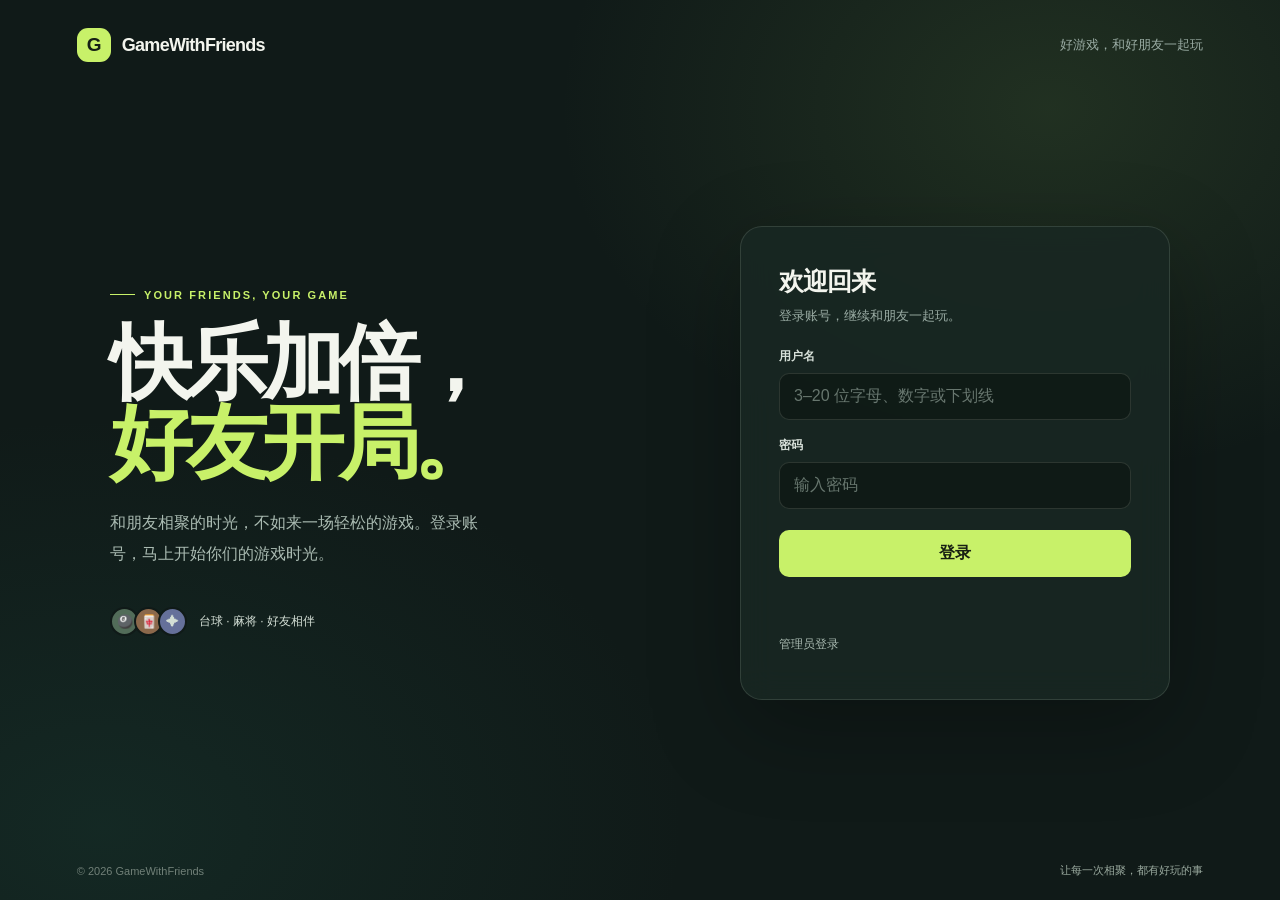
==== GameWithFriends/frontend/index.html @ c6bf9e38 "2026.10.06 HuXuan : Game With Friends" ====
<!DOCTYPE html>
<html lang="zh-CN">
<head>
    <meta charset="UTF-8">
    <meta name="viewport" content="width=device-width, initial-scale=1.0">
    <meta name="theme-color" content="#101a18">
    <title>GameWithFriends — 和朋友一起玩</title>
    <link rel="stylesheet" href="index.css">
</head>
<body>
    <div class="page-shell">
        <header class="topbar">
            <div class="brand"><span class="brand-mark">G</span><span>GameWithFriends</span></div>
            <span class="top-note">好游戏，和好朋友一起玩</span>
            <div class="user-bar hidden" id="userBar">
                <span>你好，<strong id="currentUser"></strong></span>
                <button class="secondary" id="logoutButton" type="button">退出登录</button>
            </div>
        </header>

        <main>
            <section class="auth-layout" id="authView" aria-label="账号登录与管理员账号管理">
                <div class="intro">
                    <div class="eyebrow">YOUR FRIENDS, YOUR GAME</div>
                    <h1>快乐加倍，<br><span>好友开局。</span></h1>
                    <p class="intro-copy">和朋友相聚的时光，不如来一场轻松的游戏。登录账号，马上开始你们的游戏时光。</p>
                    <div class="intro-foot">
                        <div class="avatar-stack" aria-hidden="true"><span>🎱</span><span>🀄</span><span>✦</span></div>
                        <span>台球 · 麻将 · 好友相伴</span>
                    </div>
                </div>

                <div class="auth-card">
                    <div class="card-heading" id="authHeading">
                        <h2>欢迎回来</h2>
                        <p>登录账号，继续和朋友一起玩。</p>
                    </div>
                    <form id="authForm">
                        <div class="field">
                            <label for="username">用户名</label>
                            <input id="username" name="username" autocomplete="username" minlength="3" maxlength="20" placeholder="3–20 位字母、数字或下划线" required>
                        </div>
                        <div class="field">
                            <label for="password">密码</label>
                            <input id="password" name="password" type="password" autocomplete="current-password" minlength="8" maxlength="128" placeholder="输入密码" required>
                        </div>
                        <button class="primary" type="submit">登录</button>
                        <p class="status" id="authStatus" role="status" aria-live="polite"></p>
                    </form>

                    <button class="back-link" id="adminLoginLink" type="button">管理员登录</button>

                    <form class="hidden" id="adminLoginForm">
                        <div class="card-heading">
                            <h2>管理员登录</h2>
                            <p>验证管理员身份后可创建用户账号。</p>
                        </div>
                        <div class="field">
                            <label for="adminUsername">管理员账号</label>
                            <input id="adminUsername" name="username" autocomplete="username" required>
                        </div>
                        <div class="field">
                            <label for="adminPassword">管理员密码</label>
                            <input id="adminPassword" name="password" type="password" autocomplete="current-password" required>
                        </div>
                        <button class="primary" type="submit">管理员登录</button>
                        <p class="status" id="adminLoginStatus" role="status" aria-live="polite"></p>
                        <button class="back-link" id="backToUserLogin" type="button">返回用户登录</button>
                    </form>

                    <section class="hidden" id="adminConsole" aria-label="管理员账号管理">
                        <div class="card-heading">
                            <h2>创建用户账号</h2>
                            <p>只有管理员可以为玩家创建账号。</p>
                        </div>
                        <form id="createAccountForm">
                            <div class="field">
                                <label for="newUsername">新用户名</label>
                                <input id="newUsername" name="username" autocomplete="off" minlength="3" maxlength="20" placeholder="3–20 位字母、数字或下划线" required>
                            </div>
                            <div class="field">
                                <label for="newPassword">初始密码</label>
                                <input id="newPassword" name="password" type="password" autocomplete="new-password" minlength="8" maxlength="128" placeholder="至少 8 位" required>
                            </div>
                            <button class="primary" type="submit">创建账号</button>
                            <p class="status" id="createAccountStatus" role="status" aria-live="polite"></p>
                        </form>
                    </section>
                </div>
            </section>

            <section class="games-view hidden" id="gamesView" aria-label="选择游戏">
                <div class="games-heading">
                    <div class="eyebrow">PICK YOUR NEXT GAME</div>
                    <h1>准备玩点<span>什么？</span></h1>
                    <p>选一款游戏，邀请朋友加入你们的欢乐时光。</p>
                </div>
                <div class="game-grid">
                    <button class="game-card" type="button" id="billiardsCard">
                        <div>
                            <div class="game-icon" aria-hidden="true">🎱</div>
                            <h2>台球</h2>
                            <p>瞄准、出杆，和朋友来一场精彩的桌球对决。</p>
                        </div>
                        <div class="game-meta"><span>精准较量 · 休闲竞技</span><strong>选择游戏　↗</strong></div>
                    </button>
                    <button class="game-card mahjong" type="button" id="mahjongCard">
                        <div>
                            <div class="game-icon" aria-hidden="true">🀄</div>
                            <h2>麻将</h2>
                            <p>摸牌出牌，凑齐好友，体验熟悉的牌桌乐趣。</p>
                        </div>
                        <div class="game-meta"><span>策略对局 · 好友开桌</span><strong>选择游戏　↗</strong></div>
                    </button>
                </div>
                <p class="status" id="gameStatus" role="status" aria-live="polite"></p>
            </section>

            <section class="games-view billiards-view hidden" id="billiardsView" aria-label="台球房间">
                <div class="games-heading room-page-heading">
                    <div class="eyebrow">BILLIARDS WITH FRIENDS</div>
                    <h1 id="billiardsHeading">来一场<span>台球对决</span></h1>
                    <p id="billiardsDescription">创建房间邀请好友，或输入房间号加入一场游戏。</p>
                </div>

                <div class="room-actions" id="roomActions">
                    <form class="room-action-card" id="createRoomForm">
                        <div class="action-icon">＋</div>
                        <h2>创建新房间</h2>
                        <p>成为房主，设置本局玩家人数。</p>
                        <label for="roomCapacity">游戏人数</label>
                        <div class="inline-field">
                            <input id="roomCapacity" type="number" min="2" max="54" value="4" required>
                            <span>人</span>
                        </div>
                        <button class="primary" type="submit">创建房间</button>
                    </form>

                    <form class="room-action-card" id="joinRoomForm">
                        <div class="action-icon">↗</div>
                        <h2>加入房间</h2>
                        <p>输入朋友分享的房间号，加入台球游戏。</p>
                        <label for="joinRoomCode">房间号</label>
                        <input id="joinRoomCode" type="text" inputmode="numeric" pattern="[0-9]{10,}" maxlength="20" placeholder="例如：2026100601" required>
                        <button class="primary" type="submit">加入游戏</button>
                    </form>

                    <form class="room-action-card referee-action" id="refereeForm">
                        <div class="action-icon">◎</div>
                        <h2>裁判观战</h2>
                        <p>裁判可在游戏开始前或开始后加入，并查看所有玩家抽到的牌。</p>
                        <label for="refereeRoomCode">房间号</label>
                        <input id="refereeRoomCode" type="text" inputmode="numeric" pattern="[0-9]{10,}" maxlength="20" placeholder="输入正在进行的房间号" required>
                        <button class="secondary action-secondary" type="submit">以裁判身份加入</button>
                    </form>
                </div>
                <p class="status room-action-status" id="roomActionStatus" role="status" aria-live="polite"></p>

                <section class="room-panel hidden" id="roomPanel" aria-label="房间信息">
                    <div class="room-panel-top">
                        <div>
                            <span class="room-label">房间号</span>
                            <div class="room-code-row"><strong id="roomCode"></strong><button class="copy-button" id="copyRoomCode" type="button">复制</button></div>
                        </div>
                        <span class="phase-pill" id="roomPhase"></span>
                    </div>

                    <div class="room-summary" id="roomSummary"></div>
                    <div class="room-section-heading">
                        <h2>房间成员</h2>
                        <span id="roomMemberCount"></span>
                    </div>
                    <ul class="room-members" id="roomMembers"></ul>

                    <div class="room-controls">
                        <button class="primary room-control-button hidden" id="readyButton" type="button"></button>
                        <button class="primary room-control-button hidden" id="startButton" type="button">所有人已准备，开始游戏</button>
                        <button class="secondary room-control-button hidden" id="restartButton" type="button">重新开局</button>
                        <button class="secondary room-control-button" id="leaveButton" type="button">离开房间</button>
                        <p class="status room-control-status" id="roomStatus" role="status" aria-live="polite"></p>
                    </div>

                    <section class="draw-panel hidden" id="drawPanel">
                        <div class="draw-intro">
                            <div>
                                <div class="eyebrow">YOUR TURN</div>
                                <h2>抽取你的台球号码</h2>
                                <p>点击牌面标记进球；同号码的牌会同步标记。再次点击可撤销。</p>
                            </div>
                            <div class="deck-mark" aria-hidden="true">A<br><span>♠</span></div>
                        </div>
                        <form class="draw-form" id="drawForm">
                            <label for="drawCount">抽牌数量</label>
                            <input id="drawCount" type="number" min="1" max="15" value="1" required>
                            <button class="primary" id="drawButton" type="submit">抽牌</button>
                        </form>
                        <div class="my-cards hidden" id="myCards"></div>
                        <button class="primary draw-more-button hidden" id="drawMoreButton" type="button">从剩余牌库再抽一张</button>
                    </section>
                </section>

                <button class="back-link" id="backToGames" type="button">← 返回游戏选择</button>
            </section>
        </main>

        <footer class="footer">
            <span>© 2026 GameWithFriends</span>
            <span>让每一次相聚，都有好玩的事</span>
        </footer>
    </div>

    <script src="index.js" defer></script>
</body>
</html>
---- GameWithFriends/frontend/index.css ----
:root {
            color-scheme: dark;
            --bg: #101a18;
            --panel: rgba(24, 39, 35, .88);
            --muted: #9aaca4;
            --text: #f3f5ee;
            --green: #c8f169;
            --green-dark: #a8d44c;
            --line: rgba(230, 242, 220, .13);
        }

        * { box-sizing: border-box; }

        body {
            margin: 0;
            min-width: 320px;
            min-height: 100vh;
            color: var(--text);
            background:
                radial-gradient(ellipse at 82% 12%, rgba(101, 139, 71, .2), transparent 33%),
                radial-gradient(ellipse at 8% 92%, rgba(38, 107, 90, .18), transparent 35%),
                var(--bg);
            font-family: Inter, "Segoe UI", "Microsoft YaHei", sans-serif;
        }

        button, input { font: inherit; }
        button { cursor: pointer; }

        .page-shell {
            display: flex;
            flex-direction: column;
            min-height: 100vh;
            padding: 28px clamp(20px, 6vw, 88px) 22px;
        }

        .topbar, .brand, .user-bar, .eyebrow, .game-meta, .footer {
            display: flex;
            align-items: center;
        }

        .topbar { justify-content: space-between; }
        .brand { gap: 11px; font-size: 18px; font-weight: 750; letter-spacing: -.04em; }
        .brand-mark {
            display: grid;
            width: 34px;
            height: 34px;
            place-items: center;
            border-radius: 11px;
            color: #152015;
            background: var(--green);
            font-size: 19px;
            font-weight: 900;
        }
        .top-note { color: var(--muted); font-size: 13px; }
        main { display: grid; flex: 1; place-items: center; padding: 52px 0; }

        .auth-layout {
            display: grid;
            grid-template-columns: minmax(280px, 1fr) minmax(320px, 430px);
            align-items: center;
            gap: clamp(50px, 9vw, 140px);
            width: min(100%, 1060px);
        }

        .intro { max-width: 490px; }
        .eyebrow {
            gap: 9px;
            margin-bottom: 22px;
            color: var(--green);
            font-size: 11px;
            font-weight: 800;
            letter-spacing: .19em;
        }
        .eyebrow::before { width: 25px; height: 1px; background: var(--green); content: ""; }
        h1 {
            margin: 0;
            font-size: clamp(48px, 7vw, 82px);
            line-height: .98;
            letter-spacing: -.075em;
        }
        h1 span { color: var(--green); }
        .intro-copy {
            max-width: 390px;
            margin: 25px 0 0;
            color: #aabbb2;
            font-size: 16px;
            line-height: 1.9;
        }
        .intro-foot {
            display: flex;
            align-items: center;
            gap: 12px;
            margin-top: 38px;
            color: #d3ded5;
            font-size: 12px;
        }
        .avatar-stack { display: flex; padding-left: 5px; }
        .avatar-stack span {
            display: grid;
            width: 29px;
            height: 29px;
            margin-left: -5px;
            place-items: center;
            border: 2px solid var(--bg);
            border-radius: 50%;
            background: #526c59;
            font-size: 13px;
        }
        .avatar-stack span:nth-child(2) { background: #8b684b; }
        .avatar-stack span:nth-child(3) { background: #65709a; }

        .auth-card {
            padding: clamp(26px, 4vw, 38px);
            border: 1px solid var(--line);
            border-radius: 22px;
            background: var(--panel);
            box-shadow: 0 28px 90px rgba(0, 0, 0, .28);
            backdrop-filter: blur(16px);
        }
        .card-heading h2 { margin: 0; font-size: 25px; letter-spacing: -.04em; }
        .card-heading p { margin: 9px 0 23px; color: var(--muted); font-size: 13px; }
        .tabs {
            display: grid;
            grid-template-columns: 1fr 1fr;
            padding: 4px;
            margin-bottom: 23px;
            border-radius: 11px;
            background: rgba(0, 0, 0, .22);
        }
        .tab {
            padding: 10px;
            border: 0;
            border-radius: 8px;
            color: #a3b2aa;
            background: transparent;
            font-size: 13px;
            font-weight: 650;
        }
        .tab[aria-selected="true"] { color: var(--text); background: #34463d; }
        .field { margin-bottom: 17px; }
        .field label { display: block; margin-bottom: 8px; color: #d7e0d9; font-size: 12px; font-weight: 650; }
        .field input {
            width: 100%;
            height: 47px;
            padding: 0 14px;
            outline: none;
            border: 1px solid var(--line);
            border-radius: 10px;
            color: var(--text);
            background: rgba(8, 15, 13, .44);
            transition: border-color .2s, box-shadow .2s;
        }
        .field input::placeholder { color: #67766e; }
        .field input:focus { border-color: var(--green); box-shadow: 0 0 0 3px rgba(200, 241, 105, .1); }
        .hint { margin: 7px 0 0; color: #809087; font-size: 11px; }
        .primary, .secondary {
            min-height: 47px;
            border: 0;
            border-radius: 10px;
            font-weight: 750;
            transition: transform .18s, background .18s;
        }
        .primary { width: 100%; margin-top: 4px; color: #172013; background: var(--green); }
        .primary:hover { transform: translateY(-1px); background: #d8fa91; }
        button:disabled { cursor: wait; opacity: .7; }
        .status { min-height: 20px; margin: 13px 0 0; color: #ffb3a8; font-size: 12px; line-height: 1.6; }
        .status.success { color: var(--green); }
        .footer { justify-content: space-between; color: #718078; font-size: 11px; }
        .footer span:last-child { color: #9aaa9f; }

        .games-view { width: min(100%, 950px); }
        .games-heading { margin-bottom: 33px; }
        .games-heading h1 { font-size: clamp(42px, 6vw, 66px); }
        .games-heading p { margin: 16px 0 0; color: var(--muted); font-size: 15px; }
        .user-bar { gap: 14px; color: #c6d1c9; font-size: 13px; }
        .user-bar strong { color: var(--green); }
        .secondary {
            min-height: 35px;
            padding: 0 13px;
            border: 1px solid var(--line);
            color: #dbe3dc;
            background: rgba(255,255,255,.04);
            font-size: 12px;
        }
        .secondary:hover { background: rgba(255,255,255,.09); }
        .game-grid { display: grid; grid-template-columns: repeat(2, minmax(0, 1fr)); gap: 20px; }
        .game-card {
            position: relative;
            display: flex;
            min-height: 276px;
            flex-direction: column;
            justify-content: space-between;
            overflow: hidden;
            padding: 27px;
            border: 1px solid var(--line);
            border-radius: 20px;
            background: linear-gradient(140deg, rgba(42, 69, 54, .91), rgba(24, 39, 35, .95));
            text-align: left;
            transition: transform .2s, border-color .2s;
        }
        .game-card:hover { transform: translateY(-4px); border-color: rgba(200,241,105,.55); }
        .game-card.mahjong { background: linear-gradient(140deg, rgba(73, 57, 42, .88), rgba(34, 38, 31, .96)); }
        .game-icon { font-size: 37px; }
        .game-card h2 { margin: 18px 0 8px; font-size: 25px; letter-spacing: -.04em; }
        .game-card p { max-width: 290px; margin: 0; color: #b4c1b8; font-size: 13px; line-height: 1.7; }
        .game-meta { justify-content: space-between; margin-top: 27px; color: #aebdb2; font-size: 11px; }
        .game-meta strong { color: var(--green); font-size: 12px; }
        .hidden { display: none !important; }

        @media (max-width: 760px) {
            .page-shell { padding-top: 19px; }
            main { padding: 45px 0; }
            .auth-layout { grid-template-columns: 1fr; gap: 35px; max-width: 430px; }
            .intro { text-align: center; }
            .intro .eyebrow, .intro-foot { justify-content: center; }
            h1 { font-size: clamp(48px, 14vw, 68px); }
            .intro-copy { margin-right: auto; margin-left: auto; }
            .intro-foot { margin-top: 20px; }
            .game-grid { grid-template-columns: 1fr; }
            .game-card { min-height: 230px; }
        }
        @media (max-width: 440px) {
            .top-note { display: none; }
            .user-bar { gap: 8px; font-size: 11px; }
            .secondary { padding: 0 9px; }
            .footer { gap: 12px; font-size: 10px; }
        }

        .room-page-heading { margin-bottom: 25px; }
        .room-page-heading h1 { font-size: clamp(42px, 6vw, 66px); }
        .room-page-heading h1 span { color: var(--green); }
        .room-actions { display: grid; grid-template-columns: repeat(3, minmax(0, 1fr)); gap: 15px; }
        .room-action-card, .room-panel {
            padding: 23px;
            border: 1px solid var(--line);
            border-radius: 17px;
            background: rgba(24, 39, 35, .78);
        }
        .room-action-card { display: flex; min-width: 0; flex-direction: column; }
        .action-icon {
            display: grid;
            width: 36px;
            height: 36px;
            place-items: center;
            border-radius: 11px;
            color: var(--green);
            background: rgba(200, 241, 105, .1);
            font-size: 22px;
        }
        .room-action-card h2 { margin: 17px 0 7px; font-size: 18px; }
        .room-action-card p { min-height: 42px; margin: 0 0 18px; color: var(--muted); font-size: 12px; line-height: 1.7; }
        .room-action-card label, .draw-form label { margin-bottom: 7px; color: #d7e0d9; font-size: 12px; font-weight: 650; }
        .room-action-card input, .draw-form input {
            width: 100%;
            height: 43px;
            padding: 0 12px;
            outline: none;
            border: 1px solid var(--line);
            border-radius: 9px;
            color: var(--text);
            background: rgba(8, 15, 13, .44);
        }
        .room-action-card input:focus, .draw-form input:focus { border-color: var(--green); }
        .room-action-card input::placeholder { color: #67766e; font-size: 11px; }
        .room-action-card .primary, .room-action-card .secondary { min-height: 42px; margin-top: auto; }
        .room-action-card > input + .primary { margin-top: 13px; }
        .inline-field { display: flex; align-items: center; gap: 9px; margin-bottom: 13px; color: var(--muted); }
        .room-action-status { min-height: 22px; }
        .room-panel { padding: clamp(20px, 4vw, 32px); }
        .room-panel-top { display: flex; align-items: center; justify-content: space-between; gap: 16px; padding-bottom: 21px; border-bottom: 1px solid var(--line); }
        .room-label { color: var(--muted); font-size: 11px; }
        .room-code-row { display: flex; align-items: center; gap: 10px; margin-top: 5px; }
        .room-code-row strong { color: var(--green); font-size: clamp(25px, 5vw, 34px); letter-spacing: .08em; }
        .copy-button { padding: 6px 9px; border: 1px solid var(--line); border-radius: 7px; color: #dbe3dc; background: transparent; font-size: 11px; }
        .phase-pill, .member-badge { padding: 6px 10px; border-radius: 999px; color: var(--green); background: rgba(200,241,105,.1); font-size: 11px; white-space: nowrap; }
        .room-summary { display: flex; flex-wrap: wrap; gap: 8px 18px; padding: 15px 0 19px; color: #b4c1b8; font-size: 12px; }
        .room-section-heading { display: flex; align-items: center; justify-content: space-between; margin-bottom: 10px; }
        .room-section-heading h2 { margin: 0; font-size: 15px; }
        .room-section-heading span { color: var(--muted); font-size: 11px; }
        .room-members { display: grid; gap: 8px; padding: 0; margin: 0; list-style: none; }
        .room-member { display: flex; align-items: flex-start; justify-content: space-between; gap: 12px; padding: 12px; border: 1px solid rgba(230,242,220,.08); border-radius: 10px; background: rgba(0,0,0,.15); }
        .member-info { display: flex; min-width: 0; flex-direction: column; gap: 7px; }
        .member-heading { display: flex; flex-wrap: wrap; align-items: center; gap: 9px; }
        .member-name { overflow-wrap: anywhere; color: #e5ebe5; font-size: 12px; font-weight: 650; }
        .member-unpotted-count { padding: 4px 8px; border: 1px solid rgba(200,241,105,.2); border-radius: 999px; color: var(--green); background: rgba(200,241,105,.08); font-size: 10px; font-weight: 750; white-space: nowrap; }
        .member-score { display: inline-flex; align-items: center; gap: 6px; color: var(--muted); font-size: 10px; white-space: nowrap; }
        .member-score-input { width: 86px; min-height: 32px; padding: 5px 7px; border: 1px solid var(--line); border-radius: 7px; color: var(--text); background: rgba(8,15,13,.55); font: inherit; font-size: 12px; }
        .member-score-input:disabled { opacity: .72; }
        .member-score-input:focus { border-color: var(--green); outline: 2px solid rgba(200,241,105,.2); }
        .member-badge { display: inline-flex; width: fit-content; padding: 4px 8px; color: #b9c9bf; background: rgba(255,255,255,.06); font-size: 10px; }
        .member-ready { color: var(--green); }
        .member-waiting { color: #f0c886; }
        .member-card-groups { display: grid; min-width: 0; gap: 10px; }
        .card-group { display: grid; gap: 8px; }
        .card-group-heading {
            display: flex;
            align-items: center;
            gap: 7px;
            margin: 0;
            color: #d6e0d7;
            font-size: 12px;
            font-weight: 750;
        }
        .card-group-heading::before { width: 7px; height: 7px; border-radius: 50%; background: var(--green); content: ""; }
        .pocketed-group .card-group-heading::before { background: #f0aa69; }
        .member-cards { display: flex; flex-wrap: wrap; justify-content: flex-start; gap: 9px; }
        .playing-card {
            position: relative;
            display: grid;
            width: clamp(76px, 10vw, 96px);
            min-height: 112px;
            padding: 11px 8px 9px;
            place-items: center;
            border: 2px solid rgba(255,255,255,.82);
            border-radius: 12px;
            color: #233024;
            background: linear-gradient(145deg, #fffef0, #e4ebd7);
            box-shadow: 0 7px 16px rgba(0,0,0,.24), inset 0 0 0 1px rgba(24,39,35,.12);
            font-size: 21px;
            font-weight: 850;
            cursor: pointer;
            transition: box-shadow .17s ease, background .17s ease, opacity .17s ease;
        }
        .playing-card::before {
            position: absolute;
            top: 6px;
            left: 8px;
            color: currentColor;
            content: attr(data-card-label);
            font-size: 10px;
            font-weight: 800;
        }
        .drawn-card-marker {
            position: absolute;
            top: 7px;
            right: 7px;
            display: grid;
            width: 19px;
            height: 19px;
            place-items: center;
            border-radius: 50%;
            color: #243021;
            background: var(--green);
            font-size: 11px;
            font-weight: 900;
            line-height: 1;
        }
        .playing-card:hover:not(:disabled) { z-index: 1; box-shadow: 0 0 0 3px rgba(200,241,105,.42), 0 10px 22px rgba(0,0,0,.32); }
        .playing-card:focus-visible { outline: 3px solid var(--green); outline-offset: 3px; }
        .playing-card.red-card { color: #b53e3e; }
        .playing-card small { display: block; padding: 4px 6px; border-radius: 999px; color: #364432; background: rgba(200,241,105,.57); font-size: 10px; font-weight: 800; white-space: nowrap; }
        .playing-card.pocketed {
            border-color: #f0aa69;
            background: linear-gradient(145deg, #f4c995, #d98f5f);
            box-shadow: 0 0 0 2px rgba(240,170,105,.13), 0 5px 13px rgba(0,0,0,.24);
            opacity: .78;
        }
        .playing-card.pocketed small { color: #492b1c; background: rgba(255,255,255,.5); }
        .playing-card:disabled { cursor: default; }
        .my-cards { display: grid; gap: 17px; margin-top: 21px; }
        .my-cards .playing-card { width: clamp(88px, 12vw, 112px); min-height: 137px; font-size: 26px; }
        .my-cards .playing-card small { font-size: 11px; }
        .draw-more-button { width: auto; min-height: 43px; padding: 0 18px; margin-top: 19px; }
        .member-card-groups .playing-card { width: 66px; min-height: 84px; padding: 8px 5px 6px; border-radius: 9px; font-size: 16px; }
        .member-card-groups .playing-card::before { top: 4px; left: 5px; font-size: 8px; }
        .member-card-groups .drawn-card-marker { top: 4px; right: 4px; width: 16px; height: 16px; font-size: 9px; }
        .member-card-groups .playing-card small { padding: 3px 4px; font-size: 8px; }
        .room-controls { display: flex; flex-wrap: wrap; align-items: center; gap: 12px; margin-top: 17px; }
        .room-control-button { width: auto; min-width: 190px; padding: 0 18px; }
        .room-control-status { flex: 1; min-width: 160px; margin: 0; }
        .draw-panel { margin-top: 23px; padding: clamp(18px, 3vw, 27px); border: 1px solid var(--line); border-radius: 14px; background: rgba(7, 14, 12, .3); }
        .draw-intro { display: flex; align-items: center; justify-content: space-between; gap: 18px; }
        .draw-intro .eyebrow { margin-bottom: 10px; }
        .draw-intro h2 { margin: 0; font-size: 20px; }
        .draw-intro p { margin: 8px 0 0; color: var(--muted); font-size: 12px; line-height: 1.7; }
        .deck-mark { display: grid; width: 51px; height: 65px; flex: 0 0 auto; place-content: center; border: 1px solid rgba(255,255,255,.3); border-radius: 8px; color: #243021; background: #f0f0dd; font-size: 20px; font-weight: 800; line-height: 1; transform: rotate(6deg); }
        .deck-mark span { color: #ba4141; }
        .draw-form { display: flex; align-items: end; gap: 10px; max-width: 420px; margin-top: 20px; }
        .draw-form label { display: block; }
        .draw-form input { width: 100px; }
        .draw-form .primary { width: auto; min-width: 125px; margin: 0; padding: 0 16px; }
        .my-cards { display: flex; flex-wrap: wrap; gap: 9px; margin-top: 18px; }
        .my-cards-label { width: 100%; color: var(--muted); font-size: 11px; }
        .back-link { display: block; padding: 8px 0; margin-top: 18px; border: 0; color: #aabbb2; background: transparent; font-size: 12px; }
        .back-link:hover { color: var(--green); }

        @media (max-width: 850px) {
            .room-actions { grid-template-columns: repeat(2, minmax(0, 1fr)); }
            .referee-action { grid-column: 1 / -1; }
        }
        @media (max-width: 560px) {
            .room-actions { grid-template-columns: 1fr; }
            .referee-action { grid-column: auto; }
            .room-action-card p { min-height: 0; }
            .room-member { flex-direction: column; }
            .member-cards { justify-content: flex-start; }
            .room-control-button { width: 100%; }
            .room-control-status { flex-basis: 100%; }
        }
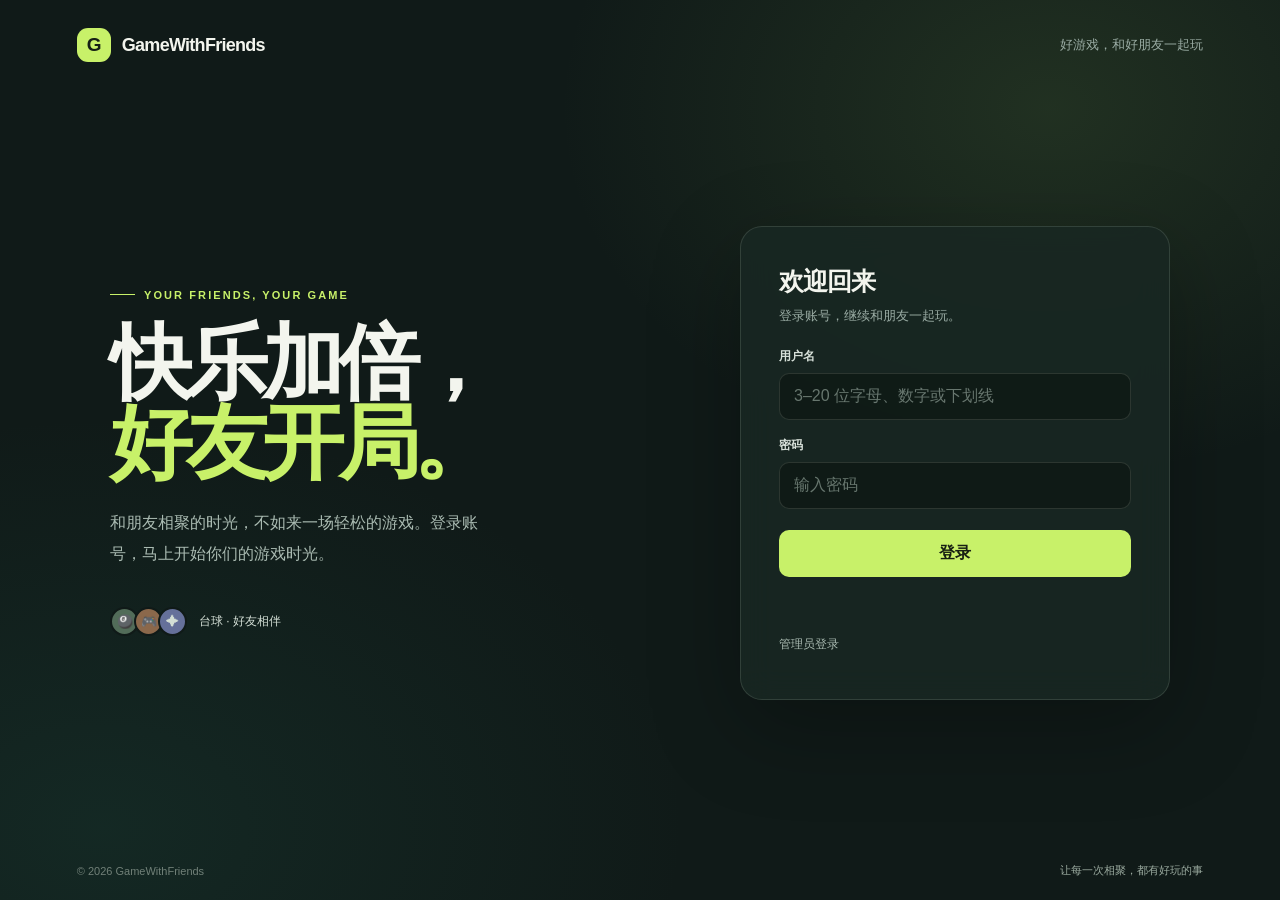
==== commit b80d29fd: "2026/10/09   牌面变化逻辑由状态切换改为状态设置，避免别的玩家在未同步牌面状态时重新把牌面状态改回去；添加登录限制，同IP登录失败三次锁定一分钟" ====
--- a/GameWithFriends/frontend/index.html
+++ b/GameWithFriends/frontend/index.html
@@ -2,7 +2,7 @@
 <html lang="zh-CN">
 <head>
     <meta charset="UTF-8">
-    <meta name="viewport" content="width=device-width, initial-scale=1.0">
+    <meta name="viewport" content="width=device-width, initial-scale=1.0, viewport-fit=cover">
     <meta name="theme-color" content="#101a18">
     <title>GameWithFriends — 和朋友一起玩</title>
     <link rel="stylesheet" href="index.css">
@@ -25,8 +25,8 @@
                     <h1>快乐加倍，<br><span>好友开局。</span></h1>
                     <p class="intro-copy">和朋友相聚的时光，不如来一场轻松的游戏。登录账号，马上开始你们的游戏时光。</p>
                     <div class="intro-foot">
-                        <div class="avatar-stack" aria-hidden="true"><span>🎱</span><span>🀄</span><span>✦</span></div>
-                        <span>台球 · 麻将 · 好友相伴</span>
+                        <div class="avatar-stack" aria-hidden="true"><span>🎱</span><span>🎮</span><span>✦</span></div>
+                        <span>台球 · 好友相伴</span>
                     </div>
                 </div>
 
@@ -104,13 +104,13 @@
                         </div>
                         <div class="game-meta"><span>精准较量 · 休闲竞技</span><strong>选择游戏　↗</strong></div>
                     </button>
-                    <button class="game-card mahjong" type="button" id="mahjongCard">
+                    <button class="game-card upcoming-game" type="button" disabled>
                         <div>
-                            <div class="game-icon" aria-hidden="true">🀄</div>
-                            <h2>麻将</h2>
-                            <p>摸牌出牌，凑齐好友，体验熟悉的牌桌乐趣。</p>
-                        </div>
-                        <div class="game-meta"><span>策略对局 · 好友开桌</span><strong>选择游戏　↗</strong></div>
+                            <div class="game-icon" aria-hidden="true">✦</div>
+                            <h2>更多游戏开发中</h2>
+                            <p>新的游戏正在准备中，敬请期待。</p>
+                        </div>
+                        <div class="game-meta"><span>敬请期待</span><strong>开发中</strong></div>
                     </button>
                 </div>
                 <p class="status" id="gameStatus" role="status" aria-live="polite"></p>
--- a/GameWithFriends/frontend/index.css
+++ b/GameWithFriends/frontend/index.css
@@ -161,7 +161,9 @@
             transition: transform .18s, background .18s;
         }
         .primary { width: 100%; margin-top: 4px; color: #172013; background: var(--green); }
-        .primary:hover { transform: translateY(-1px); background: #d8fa91; }
+        @media (hover: hover) and (pointer: fine) {
+            .primary:hover { transform: translateY(-1px); background: #d8fa91; }
+        }
         button:disabled { cursor: wait; opacity: .7; }
         .status { min-height: 20px; margin: 13px 0 0; color: #ffb3a8; font-size: 12px; line-height: 1.6; }
         .status.success { color: var(--green); }
@@ -182,7 +184,9 @@
             background: rgba(255,255,255,.04);
             font-size: 12px;
         }
-        .secondary:hover { background: rgba(255,255,255,.09); }
+        @media (hover: hover) and (pointer: fine) {
+            .secondary:hover { background: rgba(255,255,255,.09); }
+        }
         .game-grid { display: grid; grid-template-columns: repeat(2, minmax(0, 1fr)); gap: 20px; }
         .game-card {
             position: relative;
@@ -198,8 +202,11 @@
             text-align: left;
             transition: transform .2s, border-color .2s;
         }
-        .game-card:hover { transform: translateY(-4px); border-color: rgba(200,241,105,.55); }
-        .game-card.mahjong { background: linear-gradient(140deg, rgba(73, 57, 42, .88), rgba(34, 38, 31, .96)); }
+        @media (hover: hover) and (pointer: fine) {
+            .game-card:not(:disabled):hover { transform: translateY(-4px); border-color: rgba(200,241,105,.55); }
+        }
+        .upcoming-game { cursor: default; opacity: .76; }
+        .upcoming-game .game-meta strong { color: #c2cec5; }
         .game-icon { font-size: 37px; }
         .game-card h2 { margin: 18px 0 8px; font-size: 25px; letter-spacing: -.04em; }
         .game-card p { max-width: 290px; margin: 0; color: #b4c1b8; font-size: 13px; line-height: 1.7; }
@@ -224,6 +231,41 @@
             .user-bar { gap: 8px; font-size: 11px; }
             .secondary { padding: 0 9px; }
             .footer { gap: 12px; font-size: 10px; }
+        }
+        @media (max-width: 560px) {
+            .page-shell { min-height: 100svh; padding: 12px 16px; }
+            main { padding: 12px 0; }
+            .auth-layout { display: block; width: 100%; max-width: 430px; }
+            .auth-layout .intro { display: none; }
+            .auth-card { padding: 20px; border-radius: 17px; }
+            .card-heading p { margin: 7px 0 16px; }
+            .tabs { margin-bottom: 16px; }
+            .field { margin-bottom: 12px; }
+            .field label { margin-bottom: 6px; }
+            .field input { height: 43px; }
+            .status { margin-top: 8px; }
+            .back-link { margin-top: 10px; }
+        }
+        @media (pointer: coarse) {
+            html { -webkit-text-size-adjust: 100%; }
+            body { min-height: 100vh; min-height: 100dvh; }
+            .page-shell {
+                min-height: 100vh;
+                min-height: 100dvh;
+                padding-top: calc(12px + env(safe-area-inset-top, 0px));
+                padding-right: max(16px, env(safe-area-inset-right, 0px));
+                padding-bottom: calc(12px + env(safe-area-inset-bottom, 0px));
+                padding-left: max(16px, env(safe-area-inset-left, 0px));
+            }
+            main { padding-top: 16px; padding-bottom: 16px; }
+            button { -webkit-tap-highlight-color: transparent; touch-action: manipulation; }
+            .primary, .secondary, .room-control-button, .copy-button, .back-link {
+                min-height: 44px;
+            }
+            .field input, .room-action-card input, .draw-form input, .member-score-input {
+                font-size: 16px;
+            }
+            .game-card { transition: none; }
         }
 
         .room-page-heading { margin-bottom: 25px; }
@@ -278,7 +320,7 @@
         .room-section-heading h2 { margin: 0; font-size: 15px; }
         .room-section-heading span { color: var(--muted); font-size: 11px; }
         .room-members { display: grid; gap: 8px; padding: 0; margin: 0; list-style: none; }
-        .room-member { display: flex; align-items: flex-start; justify-content: space-between; gap: 12px; padding: 12px; border: 1px solid rgba(230,242,220,.08); border-radius: 10px; background: rgba(0,0,0,.15); }
+        .room-member { display: grid; grid-template-columns: minmax(0, 1fr); gap: 12px; padding: 12px; border: 1px solid rgba(230,242,220,.08); border-radius: 10px; background: rgba(0,0,0,.15); }
         .member-info { display: flex; min-width: 0; flex-direction: column; gap: 7px; }
         .member-heading { display: flex; flex-wrap: wrap; align-items: center; gap: 9px; }
         .member-name { overflow-wrap: anywhere; color: #e5ebe5; font-size: 12px; font-weight: 650; }
@@ -287,6 +329,8 @@
         .member-score-input { width: 86px; min-height: 32px; padding: 5px 7px; border: 1px solid var(--line); border-radius: 7px; color: var(--text); background: rgba(8,15,13,.55); font: inherit; font-size: 12px; }
         .member-score-input:disabled { opacity: .72; }
         .member-score-input:focus { border-color: var(--green); outline: 2px solid rgba(200,241,105,.2); }
+        .member-score-controls { display: inline-flex; align-items: center; gap: 6px; }
+        .member-score-confirm { min-height: 32px; padding: 5px 9px; font-size: 10px; }
         .member-badge { display: inline-flex; width: fit-content; padding: 4px 8px; color: #b9c9bf; background: rgba(255,255,255,.06); font-size: 10px; }
         .member-ready { color: var(--green); }
         .member-waiting { color: #f0c886; }
@@ -302,7 +346,6 @@
             font-weight: 750;
         }
         .card-group-heading::before { width: 7px; height: 7px; border-radius: 50%; background: var(--green); content: ""; }
-        .pocketed-group .card-group-heading::before { background: #f0aa69; }
         .member-cards { display: flex; flex-wrap: wrap; justify-content: flex-start; gap: 9px; }
         .playing-card {
             position: relative;
@@ -345,10 +388,10 @@
             font-weight: 900;
             line-height: 1;
         }
-        .playing-card:hover:not(:disabled) { z-index: 1; box-shadow: 0 0 0 3px rgba(200,241,105,.42), 0 10px 22px rgba(0,0,0,.32); }
         .playing-card:focus-visible { outline: 3px solid var(--green); outline-offset: 3px; }
         .playing-card.red-card { color: #b53e3e; }
         .playing-card small { display: block; padding: 4px 6px; border-radius: 999px; color: #364432; background: rgba(200,241,105,.57); font-size: 10px; font-weight: 800; white-space: nowrap; }
+        .pocketed-card-marker { display: inline-flex; padding: 3px 5px; border-radius: 999px; color: #492b1c; background: rgba(255,255,255,.56); font-size: 9px; font-weight: 850; line-height: 1; white-space: nowrap; }
         .playing-card.pocketed {
             border-color: #f0aa69;
             background: linear-gradient(145deg, #f4c995, #d98f5f);
@@ -365,6 +408,7 @@
         .member-card-groups .playing-card::before { top: 4px; left: 5px; font-size: 8px; }
         .member-card-groups .drawn-card-marker { top: 4px; right: 4px; width: 16px; height: 16px; font-size: 9px; }
         .member-card-groups .playing-card small { padding: 3px 4px; font-size: 8px; }
+        .member-card-groups .pocketed-card-marker { padding: 2px 4px; font-size: 7px; }
         .room-controls { display: flex; flex-wrap: wrap; align-items: center; gap: 12px; margin-top: 17px; }
         .room-control-button { width: auto; min-width: 190px; padding: 0 18px; }
         .room-control-status { flex: 1; min-width: 160px; margin: 0; }
@@ -382,7 +426,9 @@
         .my-cards { display: flex; flex-wrap: wrap; gap: 9px; margin-top: 18px; }
         .my-cards-label { width: 100%; color: var(--muted); font-size: 11px; }
         .back-link { display: block; padding: 8px 0; margin-top: 18px; border: 0; color: #aabbb2; background: transparent; font-size: 12px; }
-        .back-link:hover { color: var(--green); }
+        @media (hover: hover) and (pointer: fine) {
+            .back-link:hover { color: var(--green); }
+        }
 
         @media (max-width: 850px) {
             .room-actions { grid-template-columns: repeat(2, minmax(0, 1fr)); }
@@ -392,7 +438,7 @@
             .room-actions { grid-template-columns: 1fr; }
             .referee-action { grid-column: auto; }
             .room-action-card p { min-height: 0; }
-            .room-member { flex-direction: column; }
+            .room-member { display: flex; flex-direction: column; }
             .member-cards { justify-content: flex-start; }
             .room-control-button { width: 100%; }
             .room-control-status { flex-basis: 100%; }
